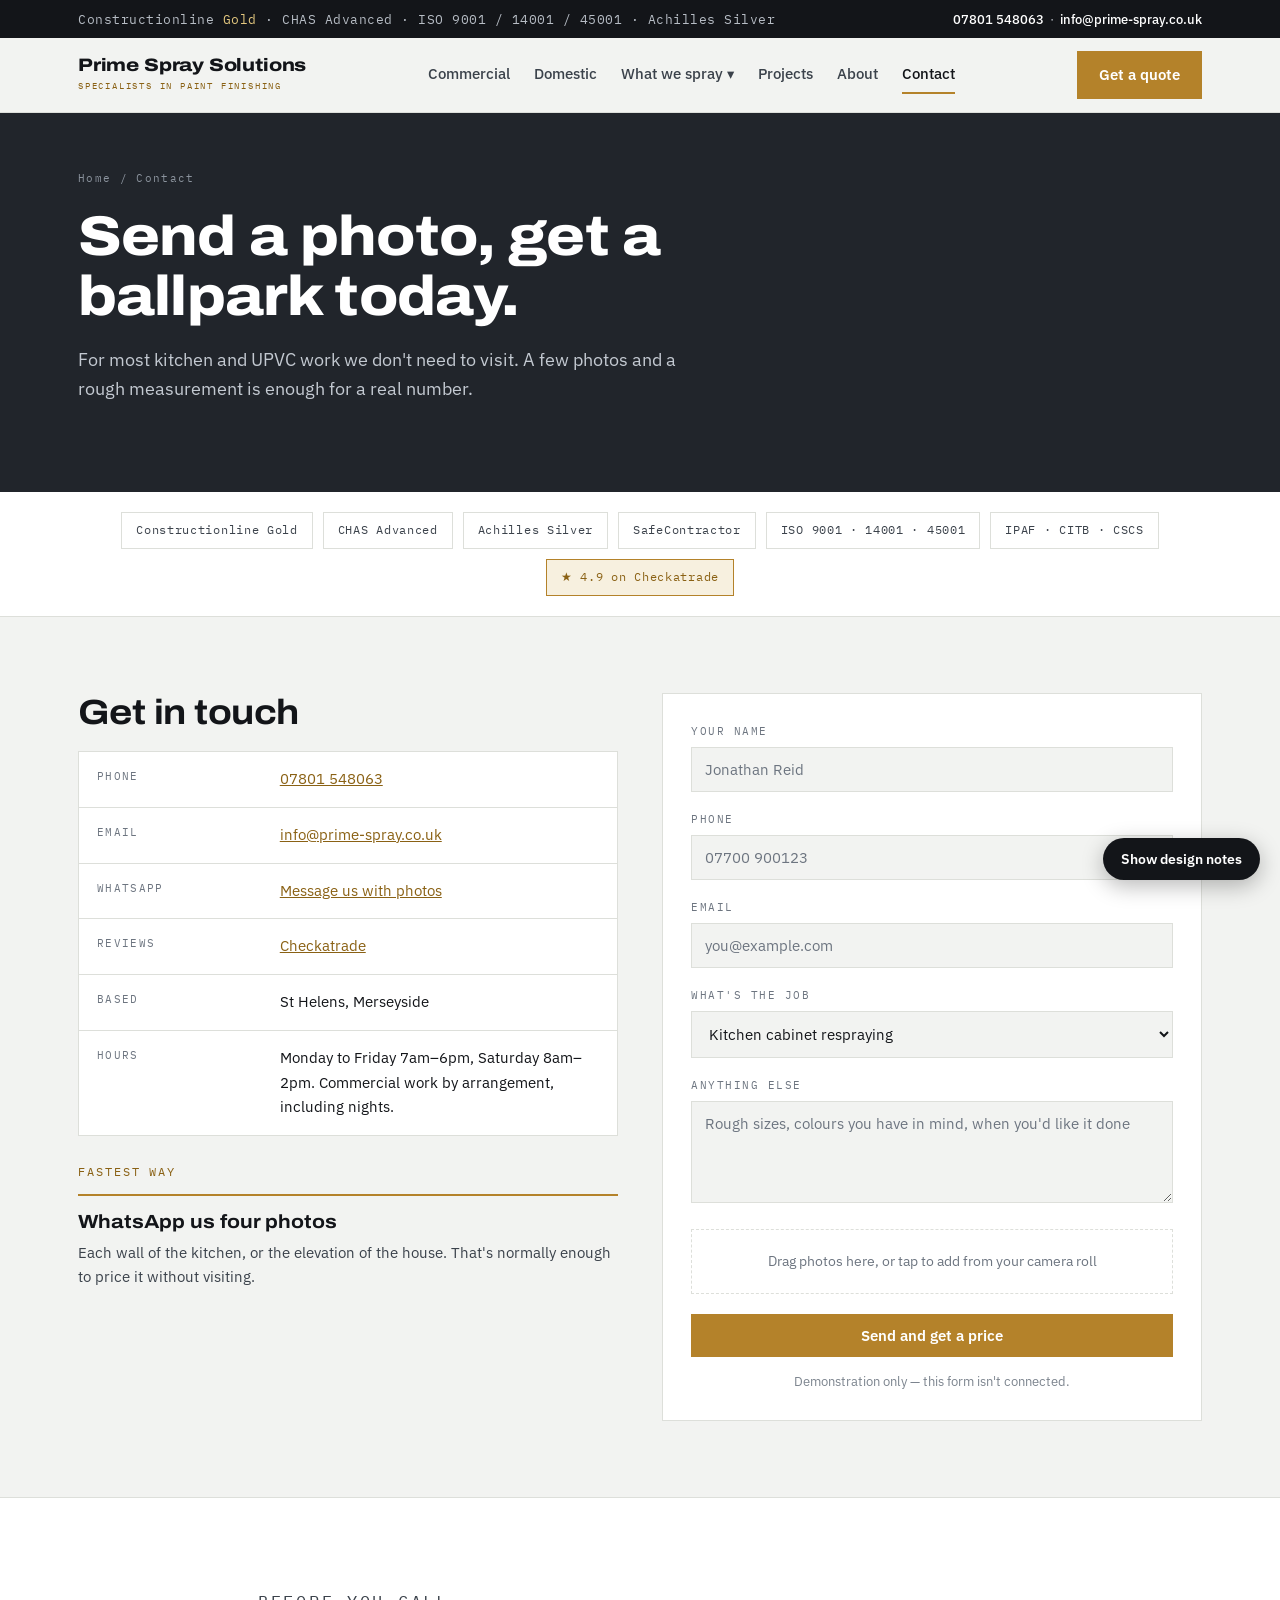
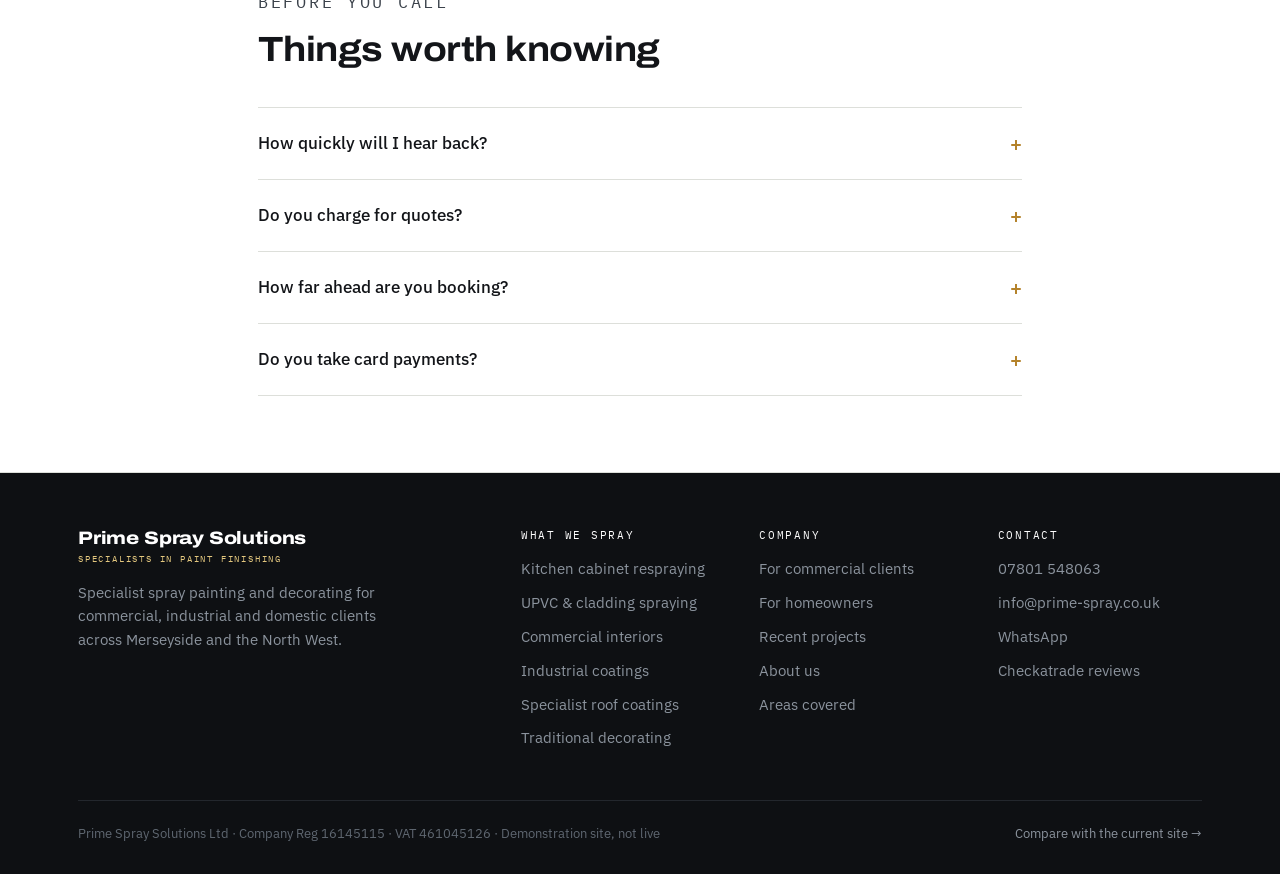
==== contact.html @ 1a25bb5e "first commit" ====
<!DOCTYPE html>
<html lang="en-GB">
<head>
<meta charset="utf-8">
<meta name="viewport" content="width=device-width, initial-scale=1">
<title>Contact — Prime Spray Solutions</title>
<meta name="description" content="Contact Prime Spray Solutions Ltd for spray painting across Merseyside. Call 07801 548063, WhatsApp photos for a same-day price, or send an enquiry.">
<link rel="canonical" href="https://prime-spray.co.uk/contact.html">
<link rel="preconnect" href="https://fonts.googleapis.com">
<link rel="preconnect" href="https://fonts.gstatic.com" crossorigin>
<link href="https://fonts.googleapis.com/css2?family=Archivo:wdth,wght@100..125,400..800&family=IBM+Plex+Mono:wght@400;500&family=IBM+Plex+Sans:wght@400;500;600&display=swap" rel="stylesheet">
<style>
:root{
  --ink:#131519;
  --graphite:#21252B;
  --steel:#3B424B;
  --mute:#6D7580;
  --paper:#F2F3F1;
  --card:#FFFFFF;
  --line:#DDDFDA;
  --brass:#B4822A;
  --brass-deep:#8A6114;
  --brass-tint:#F7F0DF;
  --display:"Archivo",system-ui,sans-serif;
  --body:"IBM Plex Sans",system-ui,sans-serif;
  --mono:"IBM Plex Mono",ui-monospace,monospace;
  --wrap:1180px;
}
*{box-sizing:border-box}
html{scroll-behavior:smooth;scroll-padding-top:96px}
@media (prefers-reduced-motion:reduce){html{scroll-behavior:auto}*{animation-duration:.001ms!important;transition-duration:.001ms!important}}
body{margin:0;background:var(--paper);color:var(--ink);font-family:var(--body);font-size:16px;line-height:1.65;-webkit-font-smoothing:antialiased}
img{max-width:100%}
a{color:inherit}
.wrap{max-width:var(--wrap);margin:0 auto;padding:0 28px}
.narrow{max-width:820px}
h1,h2,h3,h4{font-family:var(--display);font-weight:700;font-stretch:112%;letter-spacing:-.015em;line-height:1.1;margin:0}
h1{font-size:clamp(32px,4.8vw,56px);font-weight:800;line-height:1.06}
h2{font-size:clamp(24px,3.1vw,35px)}
h3{font-size:19px;letter-spacing:-.005em}
h4{font-size:16px}
p{margin:0 0 1rem}
.eyebrow{font-family:var(--mono);font-size:11.5px;letter-spacing:.16em;text-transform:uppercase;color:var(--brass-deep);margin:0 0 14px}
.eyebrow.light{color:#E4C87F}
:focus-visible{outline:2.5px solid var(--brass);outline-offset:3px}
.sr{position:absolute;width:1px;height:1px;overflow:hidden;clip:rect(0 0 0 0)}

/* notes */
.note{display:none;font-family:var(--mono);font-size:12.5px;line-height:1.6;background:#FFF8E4;border-left:3px solid var(--brass);color:#5C4310;padding:12px 16px;margin:0 0 24px}
body.notes-on .note{display:block}
.note b{font-weight:500;color:var(--brass-deep)}
.notebar{position:fixed;right:20px;bottom:20px;z-index:120}
.notebar button{font-family:var(--body);font-size:13.5px;font-weight:600;background:var(--ink);color:#fff;border:0;padding:12px 18px;border-radius:100px;cursor:pointer;box-shadow:0 6px 22px rgba(0,0,0,.28)}
.notebar button:hover{background:var(--steel)}

/* util bar */
.util{background:var(--ink);color:#B7BDC5;font-size:12.5px}
.util .wrap{display:flex;justify-content:space-between;align-items:center;gap:16px;min-height:38px;flex-wrap:wrap}
.util .accs{font-family:var(--mono);letter-spacing:.04em}
.util .accs b{color:#E4C87F;font-weight:400}
.util a{color:#fff;text-decoration:none;font-weight:500}
.util a:hover{color:#E4C87F}

/* header */
header{position:sticky;top:0;z-index:100;background:rgba(242,243,241,.95);backdrop-filter:blur(8px);border-bottom:1px solid var(--line)}
header .wrap{display:flex;align-items:center;justify-content:space-between;gap:20px;min-height:74px}
.brand{text-decoration:none;display:block;flex-shrink:0}
.brand .name{font-family:var(--display);font-weight:800;font-stretch:118%;font-size:18px;letter-spacing:-.01em;line-height:1}
.brand .sub{font-family:var(--mono);font-size:9px;letter-spacing:.2em;color:var(--brass-deep);margin-top:5px}
nav.main{display:flex;align-items:center;gap:24px}
nav.main>a,.drop>button{font-family:var(--body);font-size:14.5px;font-weight:500;text-decoration:none;color:var(--steel);padding:6px 0;border:0;background:none;cursor:pointer;border-bottom:2px solid transparent}
nav.main>a:hover,.drop>button:hover{color:var(--ink);border-bottom-color:var(--brass)}
nav.main>a.active,.drop.active>button{color:var(--ink);border-bottom-color:var(--brass)}
.drop{position:relative}
.drop-menu{position:absolute;top:calc(100% + 14px);left:-16px;background:var(--card);border:1px solid var(--line);min-width:266px;padding:8px;box-shadow:0 14px 34px rgba(19,21,25,.13);display:none}
.drop.open .drop-menu{display:block}
.drop-menu a{display:flex;gap:11px;align-items:flex-start;text-decoration:none;padding:10px 12px;font-size:14.5px;color:var(--steel)}
.drop-menu a:hover{background:var(--brass-tint);color:var(--ink)}
.drop-menu .sq{width:11px;height:11px;margin-top:6px;flex-shrink:0}
.btn{display:inline-block;font-family:var(--body);font-size:14.5px;font-weight:600;text-decoration:none;padding:12px 22px;border:0;cursor:pointer;transition:background .15s}
.btn-primary{background:var(--brass);color:#fff}
.btn-primary:hover{background:var(--brass-deep)}
.btn-ghost{background:transparent;color:#fff;box-shadow:inset 0 0 0 1.5px rgba(255,255,255,.45)}
.btn-ghost:hover{background:rgba(255,255,255,.1)}
.btn-dark{background:var(--ink);color:#fff}
.btn-dark:hover{background:var(--steel)}
.btn-line{background:transparent;color:var(--ink);box-shadow:inset 0 0 0 1.5px var(--line)}
.btn-line:hover{box-shadow:inset 0 0 0 1.5px var(--brass);color:var(--brass-deep)}
.hdr-cta{display:flex;gap:10px;align-items:center;flex-shrink:0}
.burger{display:none;background:none;border:1px solid var(--line);padding:9px 13px;font-size:13px;cursor:pointer;font-family:var(--body)}
nav.mob{display:none;border-top:1px solid var(--line);background:var(--card);padding:10px 0}
nav.mob.open{display:block}
nav.mob a{display:block;padding:12px 28px;text-decoration:none;color:var(--steel);font-size:15px;border-bottom:1px solid var(--line)}

/* hero */
.hero{background:var(--graphite);color:#fff;padding:74px 0 0;position:relative}
.hero-grid{display:grid;grid-template-columns:1.05fr .95fr;gap:56px;align-items:center}
.hero h1,.hero h2{color:#fff}
.hero p.lede{font-size:18px;color:#C3C9D1;max-width:38ch;margin:20px 0 30px}
.hero-cta{display:flex;gap:12px;flex-wrap:wrap}
.page-hero{background:var(--graphite);color:#fff;padding:56px 0 60px}
.page-hero h1{color:#fff;max-width:19ch}
.page-hero p.lede{font-size:17.5px;color:#C3C9D1;max-width:56ch;margin:20px 0 28px}
.crumb{font-family:var(--mono);font-size:11px;letter-spacing:.12em;color:#8B939D;margin-bottom:20px}
.crumb a{color:#8B939D;text-decoration:none}
.crumb a:hover{color:#E4C87F}

/* photo placeholders */
.shot{background:#E6E8E4;border:1px dashed #B6BAB4;display:flex;flex-direction:column;align-items:center;justify-content:center;text-align:center;padding:26px;color:var(--mute)}
.shot.dark{background:#2C3138;border-color:#5A626C;color:#8B939D}
.shot .ph{font-family:var(--mono);font-size:10.5px;letter-spacing:.16em;margin-bottom:10px}
.shot .desc{font-size:14px;line-height:1.55;max-width:30ch}
.r43{aspect-ratio:4/3}.r54{aspect-ratio:5/4}.r169{aspect-ratio:16/9}.r11{aspect-ratio:1/1}

/* swatch strip */
.swatches{display:flex;margin-top:60px;border-top:1px solid rgba(255,255,255,.14)}
.sw{flex:1;padding:16px 14px 18px;border-right:1px solid rgba(255,255,255,.14);transition:flex .3s}
.sw:last-child{border-right:0}
.sw:hover{flex:1.5}
.sw .chip{height:34px;margin-bottom:12px}
.sw .code{font-family:var(--mono);font-size:11px;letter-spacing:.1em;color:#fff}
.sw .nm{font-size:12px;color:#98A0AA;margin-top:3px;white-space:nowrap}

/* trust */
.trust{background:var(--card);border-bottom:1px solid var(--line);padding:20px 0}
.trust .wrap{display:flex;flex-wrap:wrap;gap:10px;align-items:center;justify-content:center}
.badge{font-family:var(--mono);font-size:11.5px;letter-spacing:.06em;color:var(--steel);border:1px solid var(--line);padding:8px 14px;white-space:nowrap;text-decoration:none}
.badge.star{border-color:var(--brass);color:var(--brass-deep);background:var(--brass-tint)}

section{padding:76px 0}
section.tight{padding:52px 0}
.on-card{background:var(--card);border-top:1px solid var(--line);border-bottom:1px solid var(--line)}
.dark{background:var(--graphite);color:#fff}
.dark h2,.dark h3{color:#fff}
.dark .sec-head p{color:#BCC3CB}
.sec-head{max-width:64ch;margin-bottom:38px}
.sec-head p{color:var(--steel);font-size:17px;margin-top:14px}
.dark p{color:#C3C9D1}

/* tabs */
.tabs{display:flex;border:1px solid var(--line);background:var(--card);width:fit-content;margin-bottom:32px}
.tab{font-family:var(--body);font-size:15px;font-weight:600;padding:14px 28px;background:none;border:0;cursor:pointer;color:var(--mute);border-bottom:3px solid transparent}
.tab[aria-selected="true"]{color:var(--ink);border-bottom-color:var(--brass);background:var(--brass-tint)}
.panel[hidden]{display:none}

/* two-col */
.two{display:grid;grid-template-columns:1fr 1fr;gap:44px;align-items:start}
.two.wide-left{grid-template-columns:1.15fr .85fr}
.ticks{list-style:none;padding:0;margin:0 0 24px}
.ticks li{padding:13px 0 13px 30px;border-bottom:1px solid var(--line);position:relative;font-size:15.5px}
.ticks li::before{content:"";position:absolute;left:0;top:19px;width:13px;height:13px;background:var(--brass)}
.dark .ticks li{border-bottom-color:rgba(255,255,255,.14);color:#DDE1E6}

/* service grid */
.svc-grid{display:grid;grid-template-columns:repeat(auto-fit,minmax(258px,1fr));gap:1px;background:var(--line);border:1px solid var(--line)}
.svc{background:var(--card);padding:26px 24px 28px;text-decoration:none;color:inherit;display:block;transition:background .15s}
.svc:hover{background:var(--brass-tint)}
.svc .chip{height:8px;width:52px;margin-bottom:18px}
.svc h3{margin-bottom:8px}
.svc p{font-size:14.5px;color:var(--steel);margin:0 0 14px}
.svc .price{font-family:var(--mono);font-size:12.5px;color:var(--brass-deep);letter-spacing:.05em}

/* spec table */
.spec-table{width:100%;border-collapse:collapse;font-size:15px;background:var(--card);border:1px solid var(--line)}
.spec-table th,.spec-table td{text-align:left;padding:15px 18px;border-bottom:1px solid var(--line);vertical-align:top}
.spec-table th{font-family:var(--mono);font-size:11px;letter-spacing:.12em;text-transform:uppercase;color:var(--mute);font-weight:400;width:34%}
.spec-table tr:last-child th,.spec-table tr:last-child td{border-bottom:0}

/* price panel */
.price-panel{background:var(--brass-tint);border:1px solid #E8DCBE;padding:28px}
.price-panel .big{font-family:var(--display);font-weight:800;font-stretch:118%;font-size:38px;line-height:1;color:var(--brass-deep)}
.price-panel .unit{font-family:var(--mono);font-size:11.5px;letter-spacing:.14em;color:var(--brass-deep);margin-bottom:14px}
.price-panel p{font-size:14.5px;color:#5C4310;margin:14px 0 18px}

/* before after */
.ba-wrap{background:var(--card);border:1px solid var(--line);padding:22px}
.ba{position:relative;aspect-ratio:16/9;overflow:hidden;background:#E6E8E4;user-select:none;cursor:ew-resize}
.ba .side{position:absolute;inset:0;display:flex;flex-direction:column;align-items:center;justify-content:center;text-align:center;padding:24px;color:var(--mute)}
.ba .after{background:#D8DCD6}
.ba .tag{font-family:var(--mono);font-size:11px;letter-spacing:.16em;position:absolute;top:14px;padding:5px 10px;background:rgba(19,21,25,.82);color:#fff}
.ba .before .tag{left:14px}
.ba .after .tag{right:14px;background:var(--brass)}
.ba .desc{font-size:14px;max-width:26ch;line-height:1.55}
.ba-handle{position:absolute;top:0;bottom:0;left:50%;width:3px;background:var(--brass);transform:translateX(-1.5px);pointer-events:none}
.ba-handle::after{content:"";position:absolute;top:50%;left:50%;width:38px;height:38px;margin:-19px 0 0 -19px;background:var(--brass);border-radius:50%;box-shadow:0 0 0 4px rgba(255,255,255,.85)}
.ba-range{width:100%;margin:16px 0 0;accent-color:var(--brass)}
.ba-meta{display:flex;justify-content:space-between;gap:16px;flex-wrap:wrap;margin-top:12px;font-size:14.5px;color:var(--steel)}
.ba-meta .spec{font-family:var(--mono);font-size:12px;color:var(--mute);letter-spacing:.05em}

/* steps */
.steps{display:grid;grid-template-columns:repeat(auto-fit,minmax(228px,1fr));gap:28px}
.step .n{font-family:var(--mono);font-size:12px;letter-spacing:.16em;color:var(--brass-deep);padding-bottom:12px;border-bottom:2px solid var(--brass);display:block;margin-bottom:16px}
.step p{font-size:15px;color:var(--steel);margin:8px 0 0}
.dark .step .n{color:#E4C87F}
.dark .step p{color:#C3C9D1}

/* reviews */
.revs{display:grid;grid-template-columns:repeat(auto-fit,minmax(258px,1fr));gap:26px}
.rev{border-top:2px solid var(--brass);padding-top:18px}
.rev p{font-size:15.5px;line-height:1.7;margin-bottom:10px}
.dark .rev p{color:#DDE1E6}
.rev .who{font-family:var(--mono);font-size:11.5px;letter-spacing:.08em;color:var(--mute)}
.dark .rev .who{color:#969EA8}

/* project cards */
.proj-grid{display:grid;grid-template-columns:repeat(auto-fit,minmax(300px,1fr));gap:26px}
.proj{background:var(--card);border:1px solid var(--line);text-decoration:none;color:inherit;display:block;transition:border-color .15s}
.proj:hover{border-color:var(--brass)}
.proj .body{padding:20px 22px 24px}
.proj .kind{font-family:var(--mono);font-size:10.5px;letter-spacing:.14em;color:var(--brass-deep);margin-bottom:9px}
.proj h3{margin-bottom:8px;font-size:18px}
.proj p{font-size:14.5px;color:var(--steel);margin:0}
.proj .meta{font-family:var(--mono);font-size:11.5px;color:var(--mute);letter-spacing:.05em;margin-top:14px}

/* faq */
.faq{border-top:1px solid var(--line)}
.faq details{border-bottom:1px solid var(--line)}
.faq summary{cursor:pointer;padding:19px 0;font-size:16.5px;font-weight:500;list-style:none;display:flex;justify-content:space-between;gap:20px;align-items:center}
.faq summary::-webkit-details-marker{display:none}
.faq summary::after{content:"+";font-family:var(--mono);font-size:20px;color:var(--brass);flex-shrink:0}
.faq details[open] summary::after{content:"\2212"}
.faq p{font-size:15.5px;color:var(--steel);margin:0 0 20px;max-width:70ch}

/* areas */
.areas{display:flex;flex-wrap:wrap;gap:8px}
.areas a{font-size:14px;text-decoration:none;background:var(--card);border:1px solid var(--line);padding:9px 15px;color:var(--steel)}
.areas a:hover{border-color:var(--brass);color:var(--brass-deep)}

/* stats */
.stats{display:grid;grid-template-columns:repeat(auto-fit,minmax(170px,1fr));gap:1px;background:var(--line);border:1px solid var(--line)}
.stat{background:var(--card);padding:24px}
.stat .v{font-family:var(--display);font-weight:800;font-stretch:118%;font-size:34px;line-height:1;color:var(--ink)}
.stat .l{font-family:var(--mono);font-size:11px;letter-spacing:.12em;color:var(--mute);margin-top:10px;text-transform:uppercase}

/* quote */
.quote{background:var(--ink);color:#fff;padding:66px 0}
.quote h2{color:#fff}
.quote .inner{display:grid;grid-template-columns:1fr 1fr;gap:48px;align-items:center}
.quote p{color:#B7BDC5;font-size:17px}
.form{background:#1C1F24;border:1px solid #313740;padding:28px}
.form label{display:block;font-family:var(--mono);font-size:11px;letter-spacing:.14em;color:#8B939D;margin:0 0 7px}
.form input,.form select,.form textarea{width:100%;background:#282C33;border:1px solid #3A4049;color:#fff;font-family:var(--body);font-size:15px;padding:12px 13px;margin-bottom:18px}
.form input::placeholder,.form textarea::placeholder{color:#6D7580}
.form .err{color:#E39B8C;font-size:13px;margin:-12px 0 14px;display:none}
.drop-zone{border:1px dashed #4A515B;padding:20px;text-align:center;color:#8B939D;font-size:14px;margin-bottom:20px}
.form .btn{width:100%;text-align:center}
.form-note{font-size:13px;color:#7C848E;margin:14px 0 0;text-align:center}

/* footer */
footer{background:#0E1013;color:#8B939D;padding:56px 0 30px;font-size:14.5px}
.fgrid{display:grid;grid-template-columns:2fr 1fr 1fr 1fr;gap:34px;margin-bottom:40px}
footer h4{font-family:var(--mono);font-size:11px;letter-spacing:.16em;color:#fff;font-weight:400;margin:0 0 16px;font-stretch:100%}
footer ul{list-style:none;padding:0;margin:0}
footer li{margin-bottom:10px}
footer a{color:#8B939D;text-decoration:none}
footer a:hover{color:#E4C87F}
.legal{border-top:1px solid #23272D;padding-top:22px;font-size:12.5px;color:#5F6771;display:flex;justify-content:space-between;gap:20px;flex-wrap:wrap}

@media(max-width:980px){
  .hero-grid,.two,.two.wide-left,.quote .inner{grid-template-columns:1fr}
  .fgrid{grid-template-columns:1fr 1fr}
  .swatches{flex-wrap:wrap}
  .sw{flex:1 1 33%;border-bottom:1px solid rgba(255,255,255,.14)}
}
@media(max-width:820px){
  nav.main{display:none}
  .burger{display:block}
  .util .accs{display:none}
  section{padding:52px 0}
  .hero{padding-top:46px}
  .page-hero{padding:40px 0 44px}
}
@media(max-width:520px){
  .fgrid{grid-template-columns:1fr}
  .tabs{width:100%}
  .tab{flex:1;padding:13px 8px;font-size:14px}
  .spec-table th{width:42%}
}

</style>
</head>
<body>

<div class="notebar"><button id="noteBtn" type="button">Show design notes</button></div>

<div class="util">
  <div class="wrap">
    <div class="accs">Constructionline <b>Gold</b> · CHAS Advanced · ISO 9001 / 14001 / 45001 · Achilles Silver</div>
    <div><a href="tel:07801548063">07801 548063</a> &nbsp;·&nbsp; <a href="mailto:info@prime-spray.co.uk">info@prime-spray.co.uk</a></div>
  </div>
</div>

<header>
  <div class="wrap">
    <a class="brand" href="index.html">
      <div class="name">Prime Spray Solutions</div>
      <div class="sub">SPECIALISTS IN PAINT FINISHING</div>
    </a>
    <nav class="main">
        <a href="commercial.html">Commercial</a>
        <a href="domestic.html">Domestic</a>
        <div class="drop ">
          <button type="button" aria-haspopup="true">What we spray ▾</button>
          <div class="drop-menu">
          <a href="service-kitchens.html"><span class="sq" style="background:#383E42"></span>Kitchen cabinet respraying</a>
          <a href="service-upvc.html"><span class="sq" style="background:#F1F0EA;box-shadow:inset 0 0 0 1px var(--line)"></span>UPVC &amp; cladding spraying</a>
          <a href="service-commercial-interiors.html"><span class="sq" style="background:#C5C7C4"></span>Commercial interiors</a>
          <a href="service-industrial.html"><span class="sq" style="background:#14487A"></span>Industrial coatings</a>
          <a href="service-roof-coatings.html"><span class="sq" style="background:#2F4538"></span>Specialist roof coatings</a>
          <a href="service-decorating.html"><span class="sq" style="background:#B4822A"></span>Traditional decorating</a>
          </div>
        </div>
        <a href="projects.html">Projects</a>
        <a href="about.html">About</a>
        <a href="contact.html" class="active">Contact</a>
    </nav>
    <div class="hdr-cta">
      <button class="burger" id="burger" type="button">Menu</button>
      <a class="btn btn-primary" href="contact.html">Get a quote</a>
    </div>
  </div>
  <nav class="mob" id="mobnav">
      <a href="index.html">Home</a>
      <a href="commercial.html">Commercial</a>
      <a href="domestic.html">Domestic</a>
      <a href="service-kitchens.html">Kitchen cabinet respraying</a>
      <a href="service-upvc.html">UPVC &amp; cladding spraying</a>
      <a href="service-commercial-interiors.html">Commercial interiors</a>
      <a href="service-industrial.html">Industrial coatings</a>
      <a href="service-roof-coatings.html">Specialist roof coatings</a>
      <a href="service-decorating.html">Traditional decorating</a>
      <a href="projects.html">Projects</a>
      <a href="about.html">About</a>
      <a href="contact.html">Contact</a>
  </nav>
</header>

<main>

<div class="page-hero">
  <div class="wrap">
    <div class="crumb"><a href="index.html">Home</a> / Contact</div>
    <h1>Send a photo, get a ballpark today.</h1>
    <p class="lede">For most kitchen and UPVC work we don't need to visit. A few photos and a rough measurement is enough for a real number.</p>
  </div>
</div>

<div class="trust">
  <div class="wrap">
    <span class="badge">Constructionline Gold</span>
    <span class="badge">CHAS Advanced</span>
    <span class="badge">Achilles Silver</span>
    <span class="badge">SafeContractor</span>
    <span class="badge">ISO 9001 · 14001 · 45001</span>
    <span class="badge">IPAF · CITB · CSCS</span>
    <a class="badge star" href="https://www.checkatrade.com/trades/primespraysolutions" target="_blank" rel="noopener">★ 4.9 on Checkatrade</a>
  </div>
</div>


<section>
  <div class="wrap">
    <div class="note"><b>Change 5 — lower the barrier.</b> The live site offers a phone number and a form. Adding WhatsApp and photo upload removes the site visit from the funnel entirely for small jobs, which is probably worth more enquiries than everything else combined.</div>
    <div class="two">
      <div>
        <h2>Get in touch</h2>
        <table class="spec-table" style="margin-top:20px">
          <tr><th>Phone</th><td><a href="tel:07801548063" style="color:var(--brass-deep)">07801 548063</a></td></tr>
          <tr><th>Email</th><td><a href="mailto:info@prime-spray.co.uk" style="color:var(--brass-deep)">info@prime-spray.co.uk</a></td></tr>
          <tr><th>WhatsApp</th><td><a href="https://wa.me/447801548063" target="_blank" rel="noopener" style="color:var(--brass-deep)">Message us with photos</a></td></tr>
          <tr><th>Reviews</th><td><a href="https://www.checkatrade.com/trades/primespraysolutions" target="_blank" rel="noopener" style="color:var(--brass-deep)">Checkatrade</a></td></tr>
          <tr><th>Based</th><td>St Helens, Merseyside</td></tr>
          <tr><th>Hours</th><td>Monday to Friday 7am–6pm, Saturday 8am–2pm. Commercial work by arrangement, including nights.</td></tr>
        </table>
        <div style="margin-top:26px" class="steps">
          <div class="step"><span class="n">FASTEST WAY</span><h3>WhatsApp us four photos</h3><p>Each wall of the kitchen, or the elevation of the house. That's normally enough to price it without visiting.</p></div>
        </div>
      </div>
      <form class="form" id="quoteForm" novalidate style="background:var(--card);border-color:var(--line)">
        <label for="fname" style="color:var(--mute)">YOUR NAME</label>
        <input id="fname" type="text" placeholder="Jonathan Reid" style="background:var(--paper);border-color:var(--line);color:var(--ink)">
        <div class="err" id="fnameErr" style="color:#A8452F">Enter your name so we know who we're quoting.</div>
        <label for="fphone" style="color:var(--mute)">PHONE</label>
        <input id="fphone" type="tel" placeholder="07700 900123" style="background:var(--paper);border-color:var(--line);color:var(--ink)">
        <label for="femail" style="color:var(--mute)">EMAIL</label>
        <input id="femail" type="email" placeholder="you@example.com" style="background:var(--paper);border-color:var(--line);color:var(--ink)">
        <label for="fjob" style="color:var(--mute)">WHAT'S THE JOB</label>
        <select id="fjob" style="background:var(--paper);border-color:var(--line);color:var(--ink)">
          <option>Kitchen cabinet respraying</option>
          <option>UPVC windows or doors</option>
          <option>Commercial interior</option>
          <option>Industrial coating</option>
          <option>Roof coating</option>
          <option>Traditional decorating</option>
        </select>
        <label for="fdetail" style="color:var(--mute)">ANYTHING ELSE</label>
        <textarea id="fdetail" rows="4" placeholder="Rough sizes, colours you have in mind, when you'd like it done" style="background:var(--paper);border-color:var(--line);color:var(--ink)"></textarea>
        <div class="drop-zone" style="border-color:var(--line);color:var(--mute)">Drag photos here, or tap to add from your camera roll</div>
        <button class="btn btn-primary" type="submit">Send and get a price</button>
        <p class="form-note">Demonstration only — this form isn't connected.</p>
      </form>
    </div>
  </div>
</section>

<section class="on-card">
  <div class="wrap narrow">
    <div class="sec-head"><p class="eyebrow">Before you call</p><h2>Things worth knowing</h2></div>
    <div class="faq"><details><summary>How quickly will I hear back?</summary><p>Same working day for anything sent before about 4pm. If you WhatsApp photos you will usually get a ballpark figure within a couple of hours.</p></details><details><summary>Do you charge for quotes?</summary><p>No, and that includes roof surveys, which come with a written condition report you keep whether or not you use us.</p></details><details><summary>How far ahead are you booking?</summary><p>Typically two to four weeks for domestic work. Commercial programmes are resourced around your dates — tell us the window and we will tell you honestly whether we can hit it.</p></details><details><summary>Do you take card payments?</summary><p>Yes, card or bank transfer. Domestic work is invoiced on completion; commercial terms are agreed per contract.</p></details></div>
  </div>
</section>

</main>

<footer>
  <div class="wrap">
    <div class="fgrid">
      <div>
        <div class="brand" style="margin-bottom:14px">
          <div class="name" style="color:#fff">Prime Spray Solutions</div>
          <div class="sub" style="color:#E4C87F">SPECIALISTS IN PAINT FINISHING</div>
        </div>
        <p style="max-width:34ch;margin:0">Specialist spray painting and decorating for commercial, industrial and domestic clients across Merseyside and the North West.</p>
      </div>
      <div>
        <h4>WHAT WE SPRAY</h4>
        <ul><li><a href="service-kitchens.html">Kitchen cabinet respraying</a></li>
          <li><a href="service-upvc.html">UPVC &amp; cladding spraying</a></li>
          <li><a href="service-commercial-interiors.html">Commercial interiors</a></li>
          <li><a href="service-industrial.html">Industrial coatings</a></li>
          <li><a href="service-roof-coatings.html">Specialist roof coatings</a></li>
          <li><a href="service-decorating.html">Traditional decorating</a></li></ul>
      </div>
      <div>
        <h4>COMPANY</h4>
        <ul>
          <li><a href="commercial.html">For commercial clients</a></li>
          <li><a href="domestic.html">For homeowners</a></li>
          <li><a href="projects.html">Recent projects</a></li>
          <li><a href="about.html">About us</a></li>
          <li><a href="areas.html">Areas covered</a></li>
        </ul>
      </div>
      <div>
        <h4>CONTACT</h4>
        <ul>
          <li><a href="tel:07801548063">07801 548063</a></li>
          <li><a href="mailto:info@prime-spray.co.uk">info@prime-spray.co.uk</a></li>
          <li><a href="https://wa.me/447801548063" target="_blank" rel="noopener">WhatsApp</a></li>
          <li><a href="https://www.checkatrade.com/trades/primespraysolutions" target="_blank" rel="noopener">Checkatrade reviews</a></li>
        </ul>
      </div>
    </div>
    <div class="legal">
      <div>Prime Spray Solutions Ltd · Company Reg 16145115 · VAT 461045126 · Demonstration site, not live</div>
      <div><a href="https://prime-spray.co.uk/" target="_blank" rel="noopener">Compare with the current site →</a></div>
    </div>
  </div>
</footer>
<script>
(function(){
  var btn=document.getElementById('noteBtn');
  if(btn){
    if(sessionStorage.getItem('pssNotes')==='1'){
      document.body.classList.add('notes-on');btn.textContent='Hide design notes';
    }
    btn.addEventListener('click',function(){
      var on=document.body.classList.toggle('notes-on');
      btn.textContent=on?'Hide design notes':'Show design notes';
      sessionStorage.setItem('pssNotes',on?'1':'0');
    });
  }

  var drop=document.querySelector('.drop');
  if(drop){
    var dbtn=drop.querySelector('button');
    dbtn.addEventListener('click',function(e){e.stopPropagation();drop.classList.toggle('open');});
    document.addEventListener('click',function(){drop.classList.remove('open');});
    document.addEventListener('keydown',function(e){if(e.key==='Escape')drop.classList.remove('open');});
  }

  var burger=document.getElementById('burger'),mob=document.getElementById('mobnav');
  if(burger&&mob){burger.addEventListener('click',function(){mob.classList.toggle('open');});}

  var tabs=document.querySelectorAll('[role="tab"]');
  if(tabs.length){
    tabs.forEach(function(t){
      t.addEventListener('click',function(){
        tabs.forEach(function(x){
          var sel=(x===t);
          x.setAttribute('aria-selected',sel?'true':'false');
          document.getElementById(x.getAttribute('aria-controls')).hidden=!sel;
        });
      });
    });
  }

  document.querySelectorAll('.ba').forEach(function(ba){
    var after=ba.querySelector('.after'),
        handle=ba.querySelector('.ba-handle'),
        range=ba.parentNode.querySelector('.ba-range');
    function setPos(v){
      v=Math.max(0,Math.min(100,v));
      after.style.clipPath='inset(0 0 0 '+v+'%)';
      handle.style.left=v+'%';
    }
    function fromEvent(e){
      var r=ba.getBoundingClientRect();
      var x=(e.touches?e.touches[0].clientX:e.clientX)-r.left;
      var v=Math.round(x/r.width*100);
      if(range)range.value=v;
      setPos(v);
    }
    if(range)range.addEventListener('input',function(){setPos(parseFloat(range.value));});
    var dragging=false;
    ba.addEventListener('mousedown',function(e){dragging=true;fromEvent(e);e.preventDefault();});
    window.addEventListener('mousemove',function(e){if(dragging)fromEvent(e);});
    window.addEventListener('mouseup',function(){dragging=false;});
    ba.addEventListener('touchstart',function(e){fromEvent(e);},{passive:true});
    ba.addEventListener('touchmove',function(e){fromEvent(e);},{passive:true});
    setPos(50);
  });

  var form=document.getElementById('quoteForm');
  if(form){
    form.addEventListener('submit',function(e){
      e.preventDefault();
      var n=form.querySelector('#fname'),err=form.querySelector('#fnameErr');
      if(!n.value.trim()){
        err.style.display='block';n.style.borderColor='#C86B5A';n.focus();return;
      }
      err.style.display='none';n.style.borderColor='#3A4049';
      alert('Demonstration only \u2014 this form is not connected to anything yet.');
    });
    form.querySelector('#fname').addEventListener('input',function(){
      form.querySelector('#fnameErr').style.display='none';
      this.style.borderColor='#3A4049';
    });
  }
})();

</script>
</body>
</html>
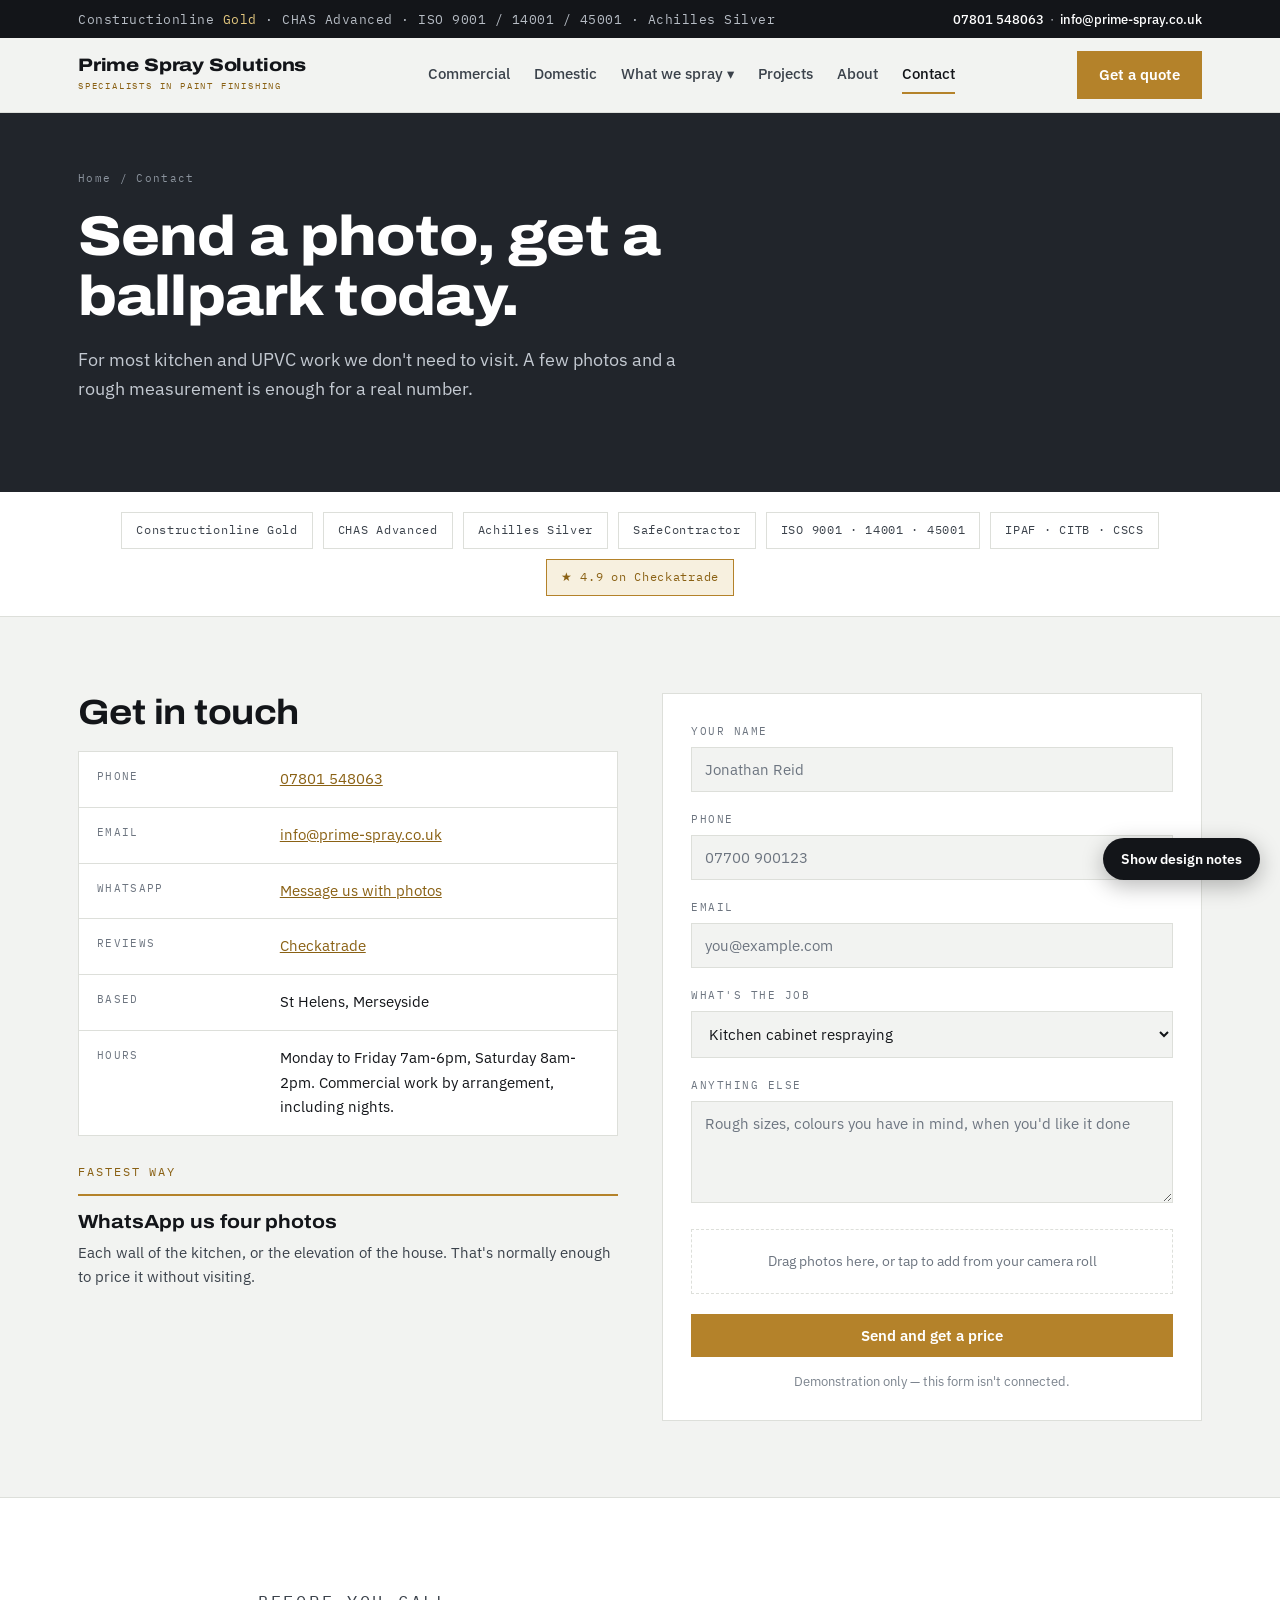
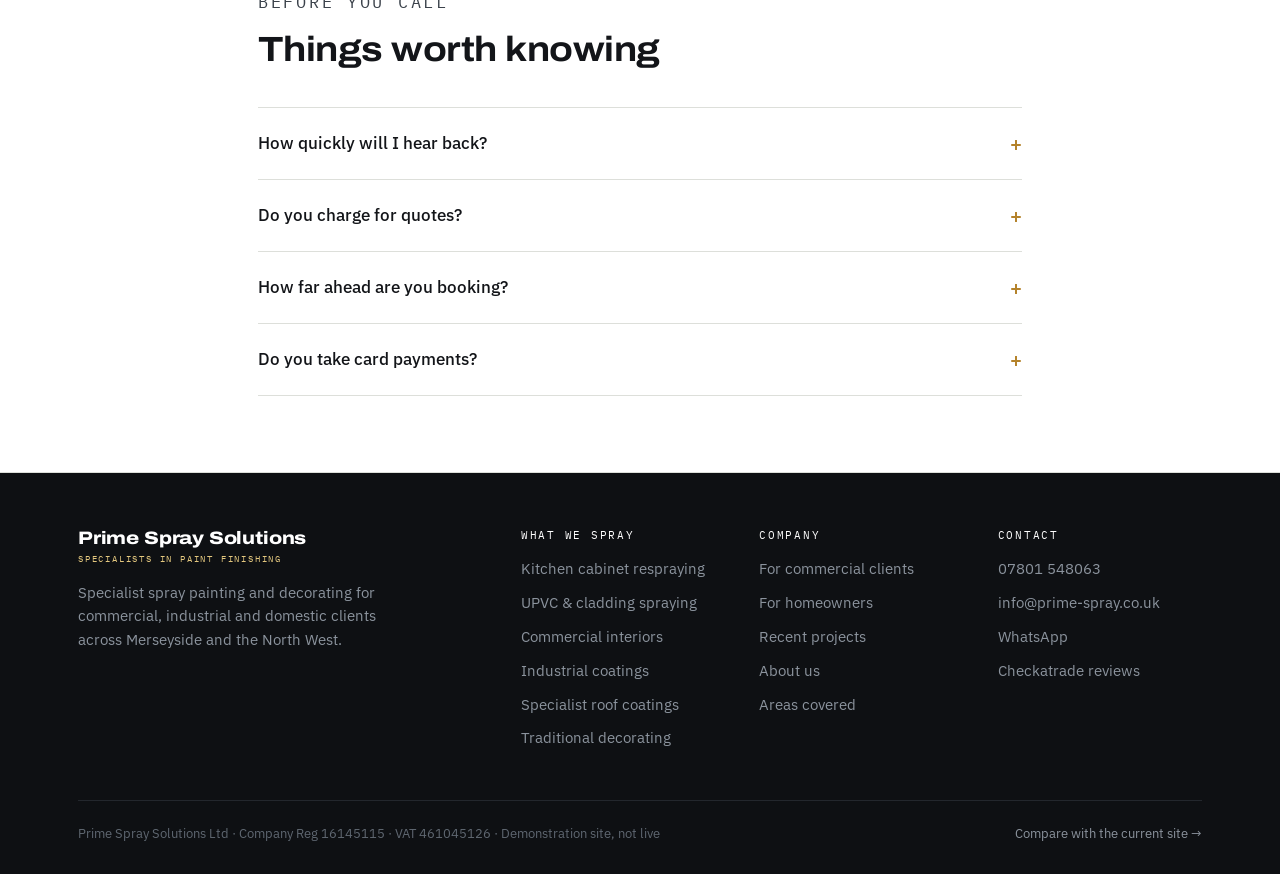
==== commit de7bddc5: "first commit" ====
--- a/contact.html
+++ b/contact.html
@@ -370,7 +370,7 @@
           <tr><th>WhatsApp</th><td><a href="https://wa.me/447801548063" target="_blank" rel="noopener" style="color:var(--brass-deep)">Message us with photos</a></td></tr>
           <tr><th>Reviews</th><td><a href="https://www.checkatrade.com/trades/primespraysolutions" target="_blank" rel="noopener" style="color:var(--brass-deep)">Checkatrade</a></td></tr>
           <tr><th>Based</th><td>St Helens, Merseyside</td></tr>
-          <tr><th>Hours</th><td>Monday to Friday 7am–6pm, Saturday 8am–2pm. Commercial work by arrangement, including nights.</td></tr>
+          <tr><th>Hours</th><td>Monday to Friday 7am-6pm, Saturday 8am-2pm. Commercial work by arrangement, including nights.</td></tr>
         </table>
         <div style="margin-top:26px" class="steps">
           <div class="step"><span class="n">FASTEST WAY</span><h3>WhatsApp us four photos</h3><p>Each wall of the kitchen, or the elevation of the house. That's normally enough to price it without visiting.</p></div>
